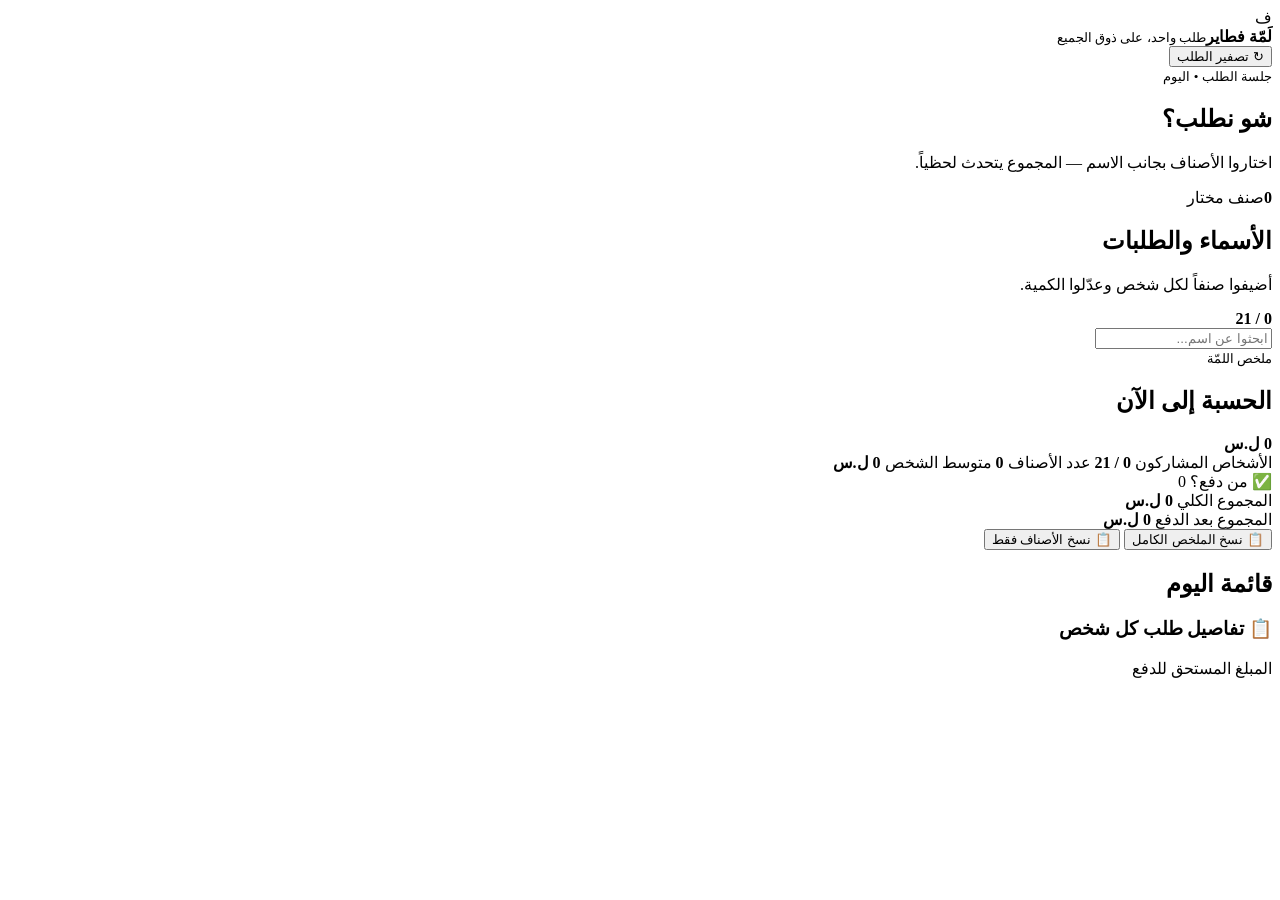
==== index.html @ e6e4a114 "Create index.html" ====
<!doctype html>
<html lang="ar" dir="rtl">
  <head>
    <meta charset="UTF-8" />
    <meta name="viewport" content="width=device-width, initial-scale=1.0" />
    <title>لَمّة فطاير · دفع</title>
    <link rel="stylesheet" href="style.css" />
  </head>
  <body>
    <header class="topbar">
      <div class="brand">
        <span class="brand-icon">ف</span>
        <div><b>لَمّة فطاير</b><small>طلب واحد، على ذوق الجميع</small></div>
      </div>
      <button id="resetBtn" class="outline-btn">↻ تصفير الطلب</button>
    </header>

    <main class="container">
      <section class="intro">
        <div>
          <small>جلسة الطلب • اليوم</small>
          <h1>شو نطلب؟</h1>
          <p>اختاروا الأصناف بجانب الاسم — المجموع يتحدث لحظياً.</p>
        </div>
        <div class="hero-count">
          <strong id="itemCount">0</strong><span>صنف مختار</span>
        </div>
      </section>

      <div class="layout">
        <section class="panel">
          <div class="section-head">
            <div>
              <h2>الأسماء والطلبات</h2>
              <p>أضيفوا صنفاً لكل شخص وعدّلوا الكمية.</p>
            </div>
            <b id="peopleProgress">0 / 21</b>
          </div>
          <div class="tools">
            <input
              id="searchInput"
              type="search"
              placeholder="ابحثوا عن اسم..."
            />
            <div id="filters" class="filters"></div>
          </div>
          <div id="peopleList"></div>
        </section>

        <aside class="side">
          <section class="summary">
            <small>ملخص اللمّة</small>
            <h2>الحسبة إلى الآن</h2>
            <strong id="total">0 ل.س</strong>
            <div class="stats">
              <span>الأشخاص المشاركون <b id="activePeople">0 / 21</b></span>
              <span>عدد الأصناف <b id="summaryItems">0</b></span>
              <span>متوسط الشخص <b id="average">0 ل.س</b></span>
            </div>
            <!-- ✅ section for paid toggle & adjusted total -->
            <div class="paid-section">
              <div class="paid-header">
                <span>✅ من دفع؟</span>
                <span id="paidCount">0</span>
              </div>
              <div id="paidList" class="paid-list"></div>
              <div class="paid-total-row">
                <span>المجموع الكلي</span>
                <b id="totalFull">0 ل.س</b>
              </div>
              <div class="paid-total-row adjusted">
                <span>المجموع بعد الدفع</span>
                <b id="totalAdjusted">0 ل.س</b>
              </div>
            </div>
            <div class="copy-buttons">
              <button id="copyBtn" class="primary-btn">
                📋 نسخ الملخص الكامل
              </button>
              <button id="copyItemsBtn" class="primary-btn ghost">
                📋 نسخ الأصناف فقط
              </button>
            </div>
          </section>
          <section class="panel menu-panel">
            <div class="section-head">
              <div>
                <h2>قائمة اليوم</h2>
                <p id="menuCount"></p>
              </div>
            </div>
            <div id="menuList"></div>
          </section>
        </aside>
      </div>

      <!-- FOOTER: Individual order summary -->
      <footer class="footer-summary">
        <div class="footer-head">
          <h3>📋 تفاصيل طلب كل شخص</h3>
          <span>المبلغ المستحق للدفع</span>
        </div>
        <div id="footerList" class="footer-list"></div>
      </footer>
    </main>
    <div id="toast" class="toast"></div>
    <script src="script.js"></script>
  </body>
</html>
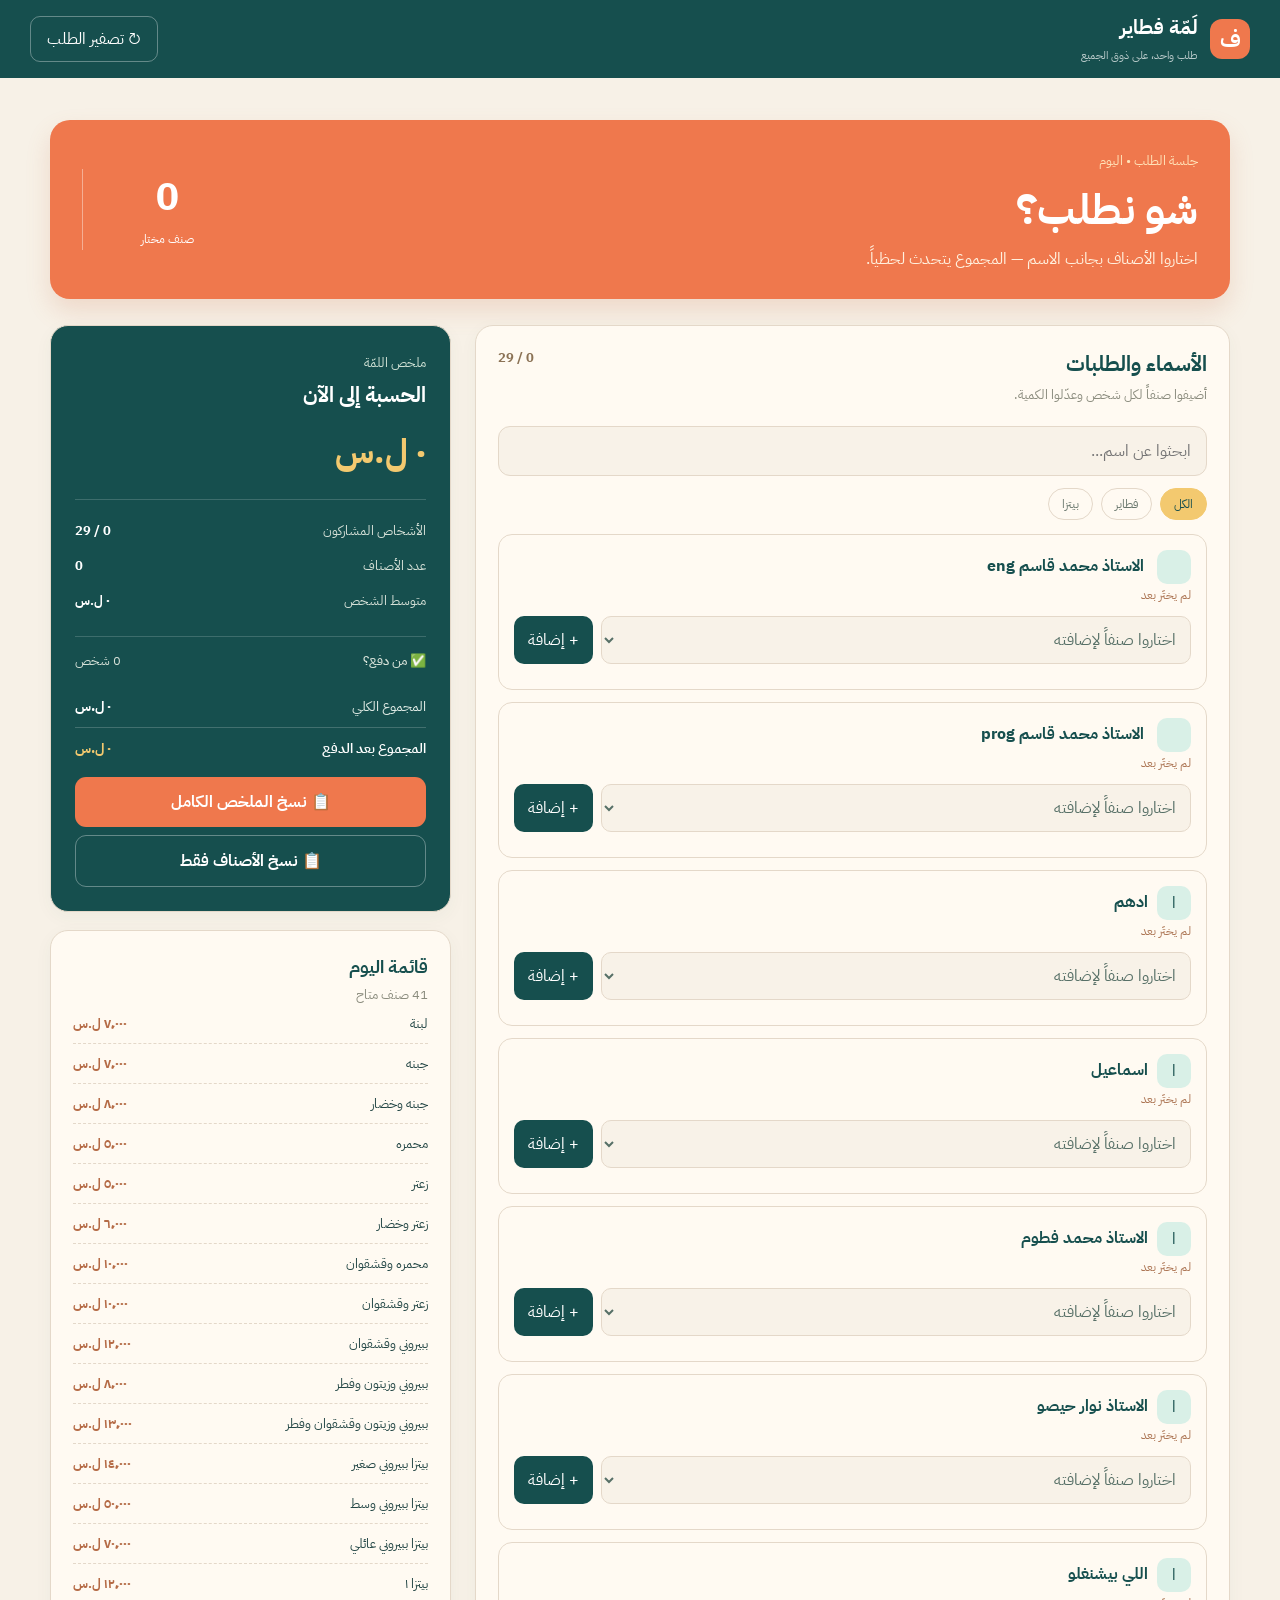
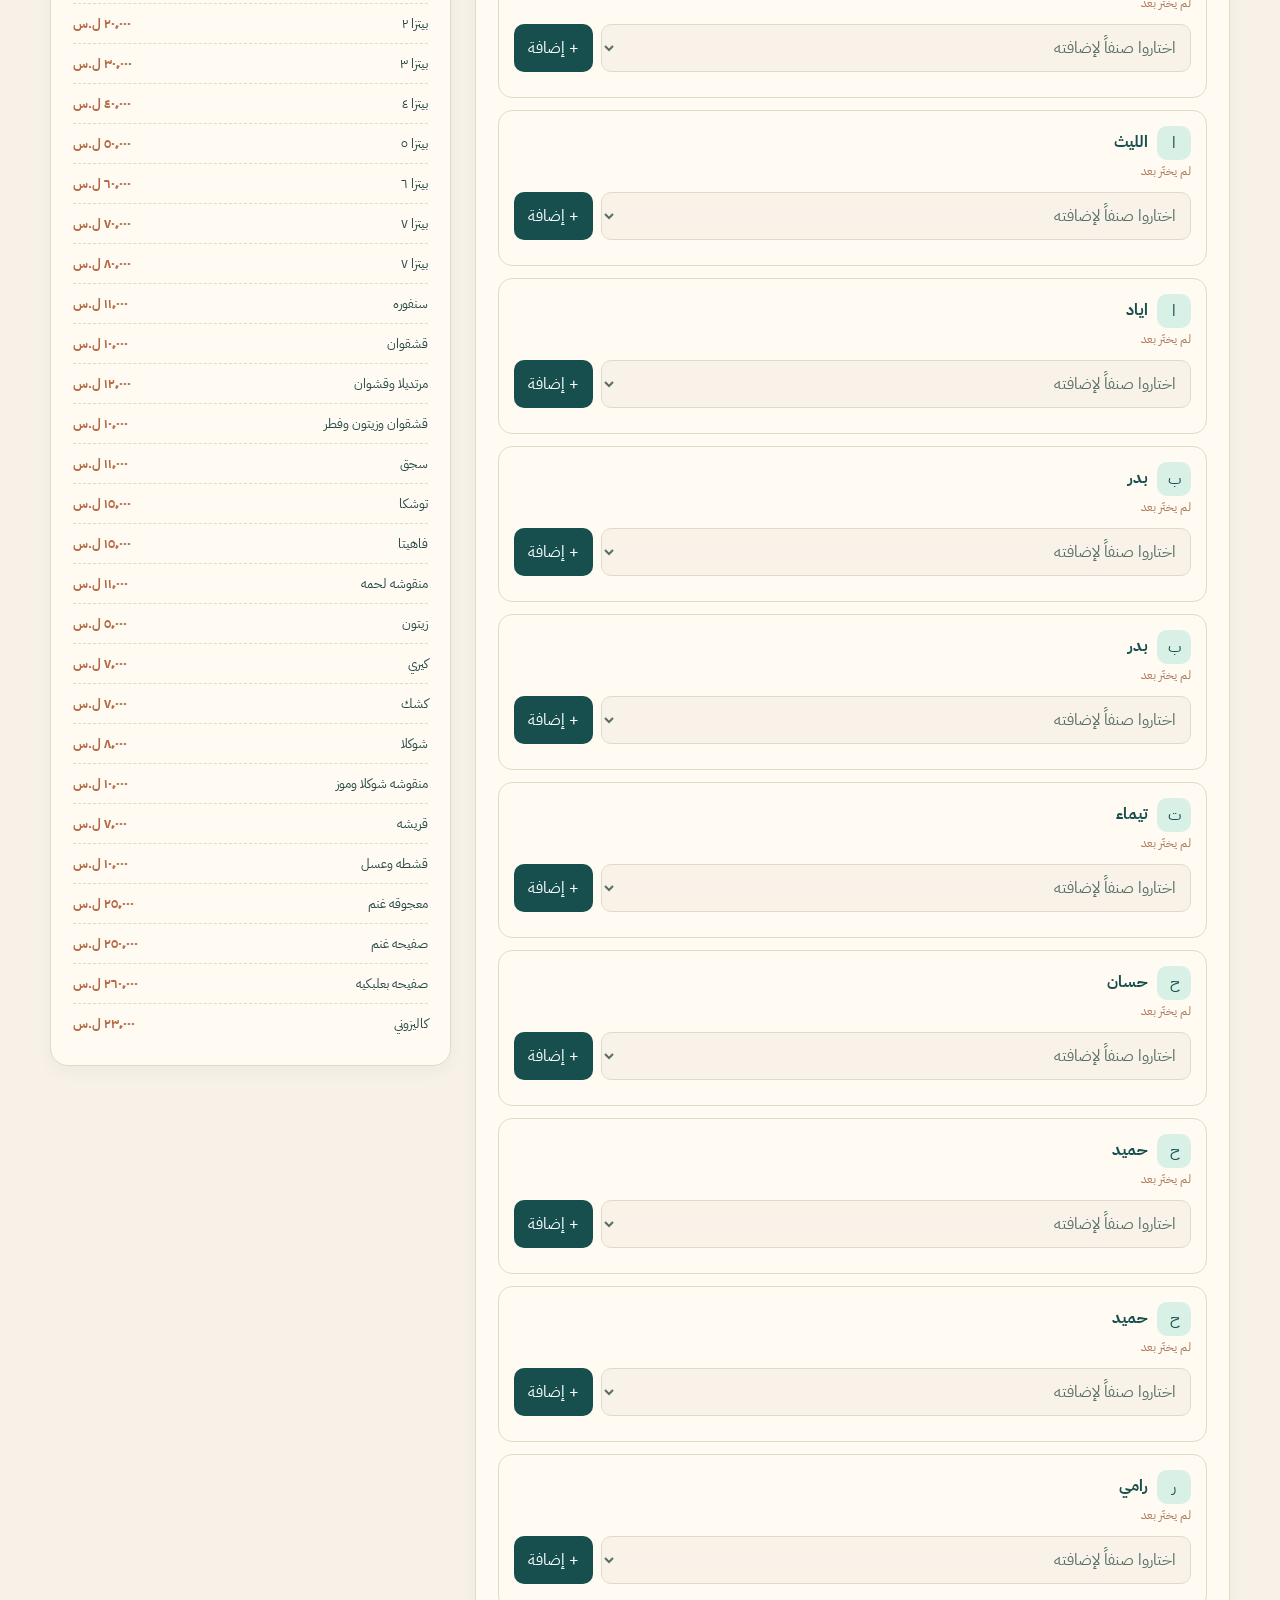
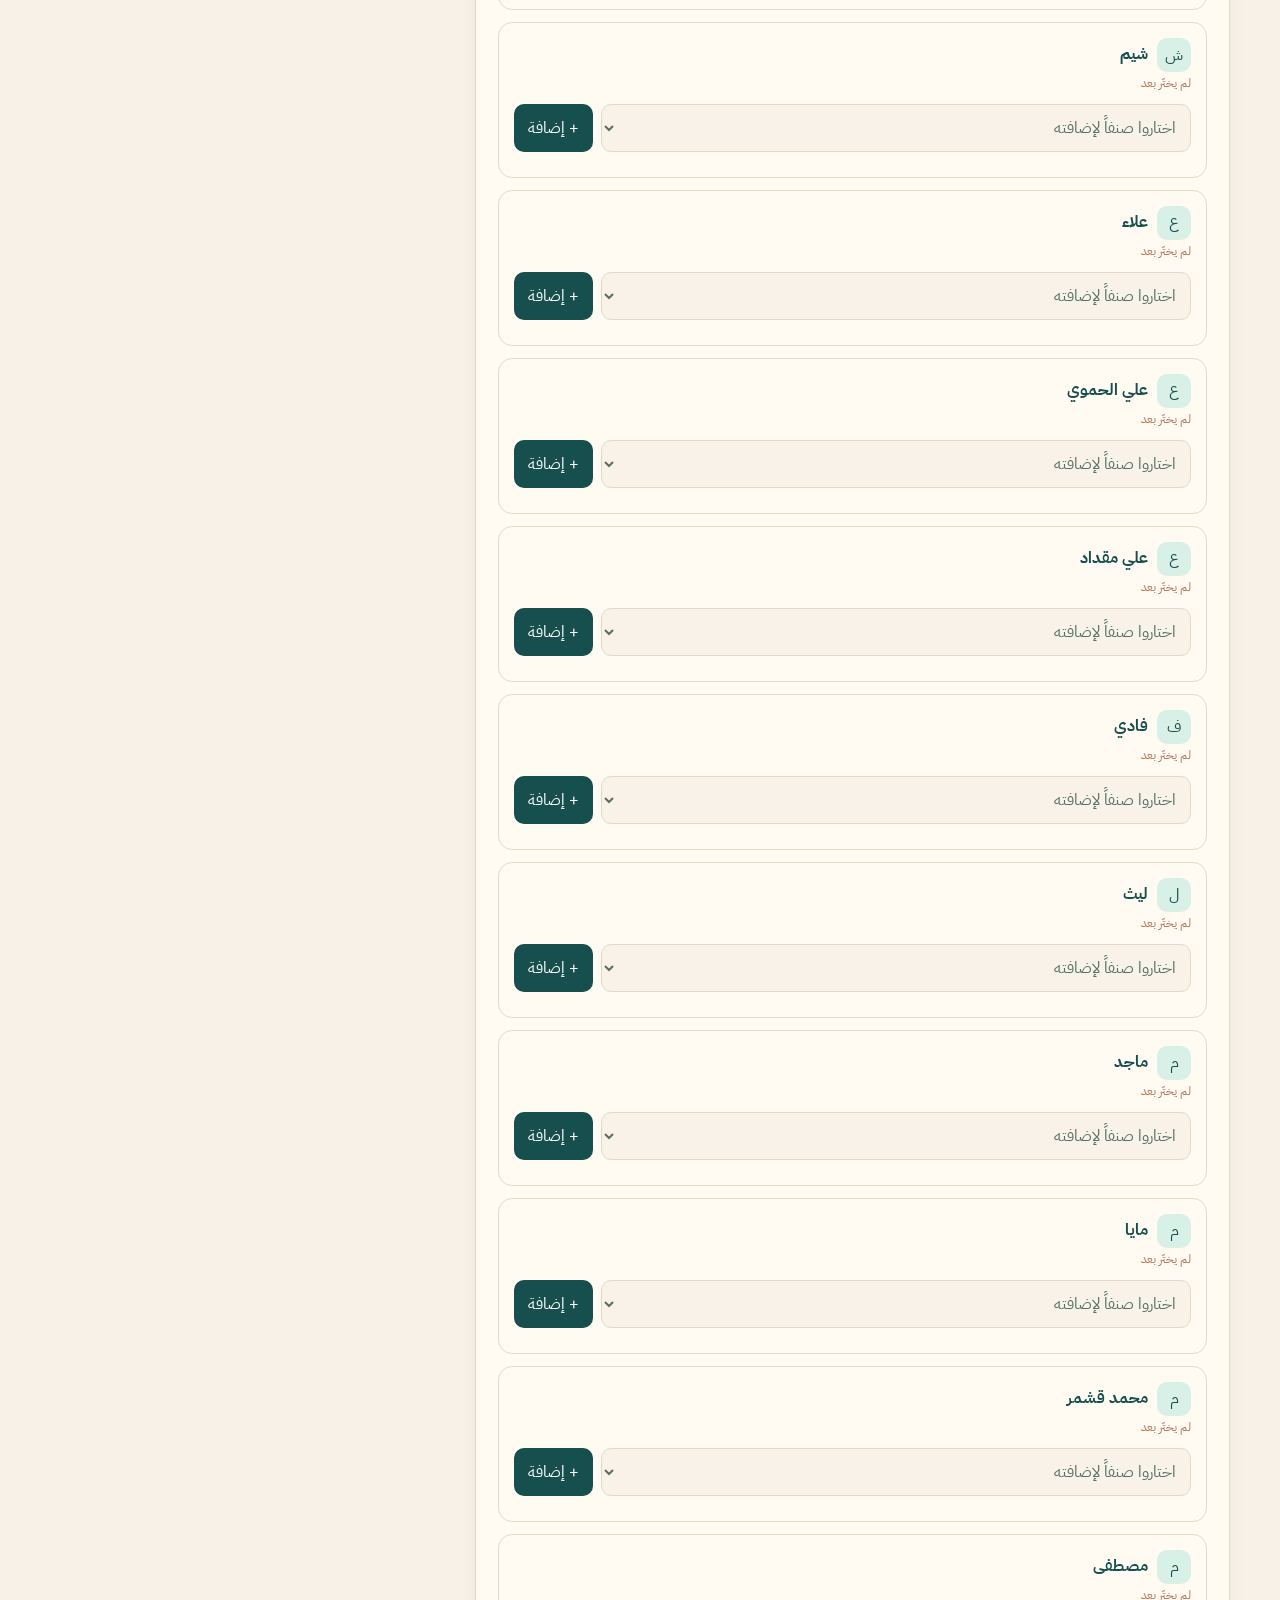
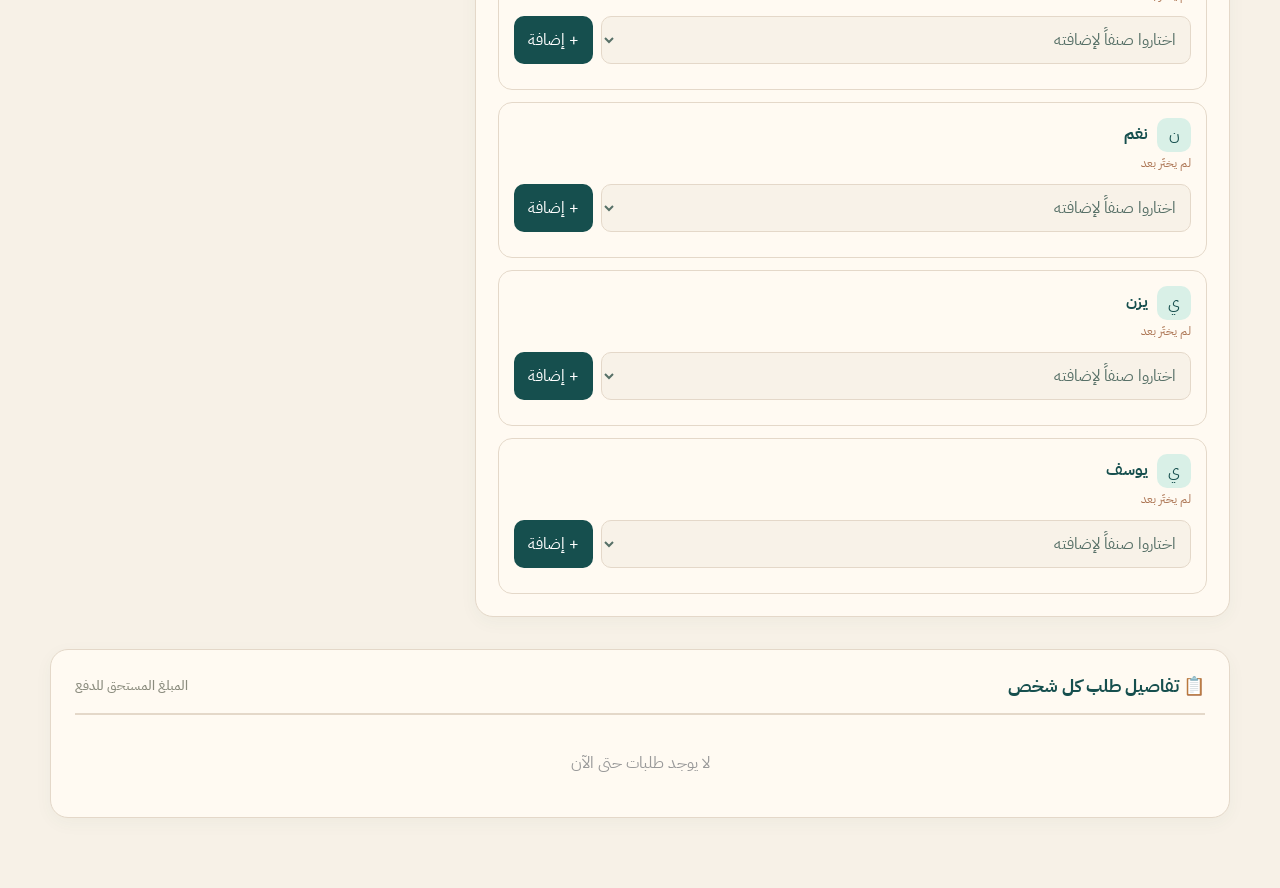
==== commit 0ac33c58: "Replace script.js with boot.js in index.html" ====
--- a/index.html
+++ b/index.html
@@ -104,6 +104,6 @@
       </footer>
     </main>
     <div id="toast" class="toast"></div>
-    <script src="script.js"></script>
+    <script src="boot.js"></script>
   </body>
 </html>
--- a/style.css
+++ b/style.css
@@ -0,0 +1,563 @@
+@import url("https://fonts.googleapis.com/css2?family=IBM+Plex+Sans+Arabic:wght@400;500;600;700&display=swap");
+:root {
+  --ink: #164f4e;
+  --coral: #ef784d;
+  --cream: #f7f1e7;
+  --card: #fffaf2;
+  --line: #e4d8c9;
+  --gold: #f3c96f;
+  --green: #2b8c7c;
+  --paid-bg: #e0f0ec;
+}
+* {
+  box-sizing: border-box;
+}
+body {
+  margin: 0;
+  background: var(--cream);
+  color: #244746;
+  font-family: "IBM Plex Sans Arabic", Arial, sans-serif;
+}
+.topbar {
+  height: 78px;
+  background: var(--ink);
+  color: #fff;
+  display: flex;
+  align-items: center;
+  justify-content: space-between;
+  padding: 0 max(20px, calc((100% - 1220px) / 2));
+}
+.brand {
+  display: flex;
+  align-items: center;
+  gap: 12px;
+}
+.brand-icon {
+  background: var(--coral);
+  width: 40px;
+  height: 40px;
+  border-radius: 12px;
+  display: grid;
+  place-items: center;
+  font-weight: 700;
+  font-size: 22px;
+}
+.brand b {
+  display: block;
+  font-size: 20px;
+}
+.brand small {
+  opacity: 0.7;
+  font-size: 11px;
+}
+button,
+input,
+select {
+  font: inherit;
+}
+button {
+  cursor: pointer;
+}
+.outline-btn {
+  background: transparent;
+  color: #fff;
+  border: 1px solid #ffffff55;
+  border-radius: 10px;
+  padding: 10px 16px;
+}
+.container {
+  max-width: 1220px;
+  margin: auto;
+  padding: 42px 20px 70px;
+}
+.intro {
+  display: flex;
+  align-items: center;
+  justify-content: space-between;
+  background: var(--coral);
+  color: #fff;
+  border-radius: 20px;
+  padding: 28px 32px;
+  margin-bottom: 26px;
+  box-shadow: 0 12px 25px #cf765333;
+}
+.intro small {
+  color: #ffe3b9;
+}
+.intro h1 {
+  font-size: 42px;
+  margin: 6px 0;
+}
+.intro p {
+  margin: 0;
+  color: #fff1df;
+}
+.hero-count {
+  text-align: center;
+  border-left: 1px solid #ffffff66;
+  padding-left: 40px;
+  min-width: 130px;
+}
+.hero-count strong {
+  display: block;
+  font-size: 38px;
+}
+.hero-count span {
+  font-size: 12px;
+}
+.layout {
+  display: grid;
+  grid-template-columns: minmax(0, 1.6fr) minmax(300px, 0.85fr);
+  gap: 24px;
+}
+.panel,
+.summary {
+  background: var(--card);
+  border: 1px solid var(--line);
+  border-radius: 18px;
+  box-shadow: 0 5px 18px #31524e0b;
+}
+.panel {
+  padding: 22px;
+}
+.section-head {
+  display: flex;
+  justify-content: space-between;
+  align-items: start;
+  gap: 15px;
+}
+.section-head h2,
+.summary h2 {
+  margin: 0;
+  color: var(--ink);
+  font-size: 21px;
+}
+.section-head p {
+  margin: 5px 0 0;
+  color: #8b8c7e;
+  font-size: 13px;
+}
+.section-head > b {
+  font-size: 13px;
+  color: #8b7255;
+  white-space: nowrap;
+}
+.tools {
+  margin: 22px 0 14px;
+}
+.tools input {
+  width: 100%;
+  border: 1px solid var(--line);
+  background: #f8f2e8;
+  border-radius: 12px;
+  padding: 12px 15px;
+  outline: none;
+}
+.tools input:focus {
+  border-color: var(--coral);
+}
+.filters {
+  display: flex;
+  gap: 8px;
+  flex-wrap: wrap;
+  margin-top: 12px;
+}
+.filter {
+  border: 1px solid var(--line);
+  background: transparent;
+  color: #69776d;
+  border-radius: 20px;
+  padding: 6px 13px;
+  font-size: 12px;
+}
+.filter.active {
+  background: var(--gold);
+  border-color: var(--gold);
+  color: var(--ink);
+}
+.person {
+  border: 1px solid var(--line);
+  border-radius: 14px;
+  padding: 15px;
+  margin-top: 12px;
+  animation: rise 0.25s ease both;
+}
+.person-top {
+  display: flex;
+  justify-content: space-between;
+  align-items: center;
+  gap: 12px;
+}
+.person-name {
+  font-weight: 700;
+  color: var(--ink);
+}
+.person-total {
+  font-size: 12px;
+  color: #ad7655;
+  margin-top: 2px;
+}
+.avatar {
+  display: inline-grid;
+  place-items: center;
+  width: 34px;
+  height: 34px;
+  margin-left: 9px;
+  border-radius: 10px;
+  background: #d9f0e7;
+  color: var(--ink);
+  vertical-align: middle;
+}
+.add-row {
+  display: flex;
+  gap: 8px;
+  margin-top: 12px;
+}
+.add-row select {
+  flex: 1;
+  min-width: 0;
+  border: 1px solid var(--line);
+  background: #f8f2e8;
+  border-radius: 10px;
+  padding: 10px;
+  color: #577067;
+}
+.add-btn {
+  border: 0;
+  background: var(--ink);
+  color: #fff;
+  border-radius: 10px;
+  padding: 0 14px;
+}
+.chips {
+  display: flex;
+  flex-wrap: wrap;
+  gap: 8px;
+  margin-top: 10px;
+}
+.chip {
+  display: flex;
+  align-items: center;
+  gap: 8px;
+  border: 1px solid #ead7bb;
+  background: #fff8ec;
+  border-radius: 10px;
+  padding: 6px 8px;
+  font-size: 12px;
+}
+.qty {
+  display: flex;
+  align-items: center;
+  gap: 5px;
+  background: #f1e5d4;
+  border-radius: 8px;
+  padding: 2px;
+}
+.qty button,
+.remove {
+  border: 0;
+  background: transparent;
+  color: var(--ink);
+  padding: 3px;
+}
+.remove {
+  color: #b45d48;
+}
+.summary {
+  background: var(--ink);
+  color: #fff;
+  padding: 24px;
+  /* position: sticky; */
+  top: 18px;
+}
+.summary small {
+  color: #cfe1d5;
+}
+.summary h2 {
+  color: #fff;
+  margin: 5px 0 15px;
+}
+.summary > strong {
+  display: block;
+  color: var(--gold);
+  font-size: 34px;
+  margin-bottom: 22px;
+}
+.stats {
+  border-top: 1px solid #ffffff2b;
+  padding-top: 13px;
+}
+.stats span {
+  display: flex;
+  justify-content: space-between;
+  padding: 8px 0;
+  color: #d6e1d8;
+  font-size: 13px;
+}
+.stats b {
+  color: #fff;
+}
+/* paid section */
+.paid-section {
+  margin: 18px 0 12px;
+  border-top: 1px solid #ffffff2b;
+  padding-top: 14px;
+}
+.paid-header {
+  display: flex;
+  justify-content: space-between;
+  color: #d6e1d8;
+  font-size: 13px;
+  margin-bottom: 8px;
+}
+.paid-header span:first-child {
+  font-weight: 500;
+}
+.paid-list {
+  display: flex;
+  flex-wrap: wrap;
+  gap: 6px;
+  margin-bottom: 12px;
+}
+.paid-chip {
+  display: flex;
+  align-items: center;
+  gap: 4px;
+  background: #ffffff14;
+  padding: 4px 10px 4px 8px;
+  border-radius: 16px;
+  font-size: 12px;
+  border: 1px solid #ffffff30;
+}
+.paid-chip input {
+  margin: 0;
+  accent-color: var(--gold);
+  width: 16px;
+  height: 16px;
+  cursor: pointer;
+}
+.paid-chip label {
+  color: #f0f7f2;
+  cursor: pointer;
+}
+.paid-total-row {
+  display: flex;
+  justify-content: space-between;
+  font-size: 14px;
+  padding: 6px 0;
+  color: #e0ebe5;
+}
+.paid-total-row.adjusted {
+  border-top: 1px solid #ffffff30;
+  margin-top: 4px;
+  padding-top: 10px;
+  font-weight: 600;
+  color: #fff;
+}
+.paid-total-row b {
+  color: #fff;
+}
+.paid-total-row.adjusted b {
+  color: var(--gold);
+}
+.copy-buttons {
+  display: flex;
+  flex-direction: column;
+  gap: 8px;
+  margin-top: 12px;
+}
+.primary-btn {
+  width: 100%;
+  background: var(--coral);
+  border: 0;
+  border-radius: 11px;
+  color: #fff;
+  padding: 13px;
+  font-weight: 700;
+}
+.primary-btn.ghost {
+  background: transparent;
+  border: 1px solid #ffffff55;
+  color: #fff;
+}
+.menu-panel {
+  margin-top: 18px;
+}
+.menu-panel h2 {
+  font-size: 18px;
+}
+.menu-item {
+  display: flex;
+  justify-content: space-between;
+  gap: 10px;
+  border-bottom: 1px dashed var(--line);
+  padding: 10px 0;
+  font-size: 13px;
+}
+.menu-item:last-child {
+  border: 0;
+}
+.menu-item b {
+  color: #b56b46;
+  white-space: nowrap;
+}
+.empty {
+  text-align: center;
+  color: #999;
+  padding: 30px;
+}
+.toast {
+  position: fixed;
+  bottom: 24px;
+  left: 50%;
+  transform: translateX(-50%) translateY(20px);
+  background: var(--ink);
+  color: #fff;
+  padding: 12px 18px;
+  border-radius: 10px;
+  opacity: 0;
+  pointer-events: none;
+  transition: 0.25s;
+}
+.toast.show {
+  opacity: 1;
+  transform: translateX(-50%) translateY(0);
+}
+@keyframes rise {
+  from {
+    opacity: 0;
+    transform: translateY(5px);
+  }
+  to {
+    opacity: 1;
+    transform: none;
+  }
+}
+/* FOOTER STYLES */
+.footer-summary {
+  margin-top: 32px;
+  background: var(--card);
+  border: 1px solid var(--line);
+  border-radius: 18px;
+  padding: 22px 24px;
+  box-shadow: 0 5px 18px #31524e0b;
+}
+.footer-head {
+  display: flex;
+  justify-content: space-between;
+  align-items: center;
+  padding-bottom: 14px;
+  border-bottom: 2px solid var(--line);
+  margin-bottom: 16px;
+}
+.footer-head h3 {
+  margin: 0;
+  color: var(--ink);
+  font-size: 18px;
+}
+.footer-head span {
+  color: #8b8c7e;
+  font-size: 13px;
+  font-weight: 500;
+}
+.footer-list {
+  display: grid;
+  grid-template-columns: repeat(auto-fill, minmax(280px, 1fr));
+  gap: 12px;
+}
+.footer-person {
+  background: #f8f4ec;
+  border-radius: 12px;
+  padding: 12px 16px;
+  border-right: 4px solid var(--coral);
+  display: flex;
+  justify-content: space-between;
+  align-items: center;
+  transition: 0.2s;
+}
+.footer-person:hover {
+  background: #f0e8dc;
+}
+.footer-person .name {
+  font-weight: 600;
+  color: var(--ink);
+  font-size: 14px;
+}
+.footer-person .items {
+  font-size: 12px;
+  color: #69776d;
+  margin-top: 2px;
+}
+.footer-person .amount {
+  font-weight: 700;
+  color: var(--coral);
+  font-size: 15px;
+  white-space: nowrap;
+}
+.footer-person .paid-badge {
+  font-size: 12px;
+  color: #2b8c7c;
+  margin-right: 6px;
+}
+.footer-empty {
+  grid-column: 1 / -1;
+  text-align: center;
+  color: #999;
+  padding: 20px;
+}
+@media (max-width: 800px) {
+  .container {
+    padding: 22px 14px 95px;
+  }
+  .intro {
+    padding: 22px 18px;
+  }
+  .intro h1 {
+    font-size: 31px;
+  }
+  .hero-count {
+    padding-left: 15px;
+    min-width: 80px;
+  }
+  .hero-count strong {
+    font-size: 28px;
+  }
+  .layout {
+    display: block;
+  }
+  .summary {
+    position: static;
+    margin-top: 18px;
+  }
+  .side {
+    display: flex;
+    flex-direction: column;
+  }
+  .menu-panel {
+    order: 2;
+  }
+  .person {
+    padding: 13px;
+  }
+  .add-row select {
+    font-size: 12px;
+  }
+  .topbar {
+    padding: 0 14px;
+    height: 68px;
+  }
+  .brand b {
+    font-size: 18px;
+  }
+  .outline-btn {
+    font-size: 12px;
+    padding: 8px 10px;
+  }
+  .footer-list {
+    grid-template-columns: 1fr;
+  }
+  .footer-person {
+    flex-wrap: wrap;
+    gap: 6px;
+  }
+}
